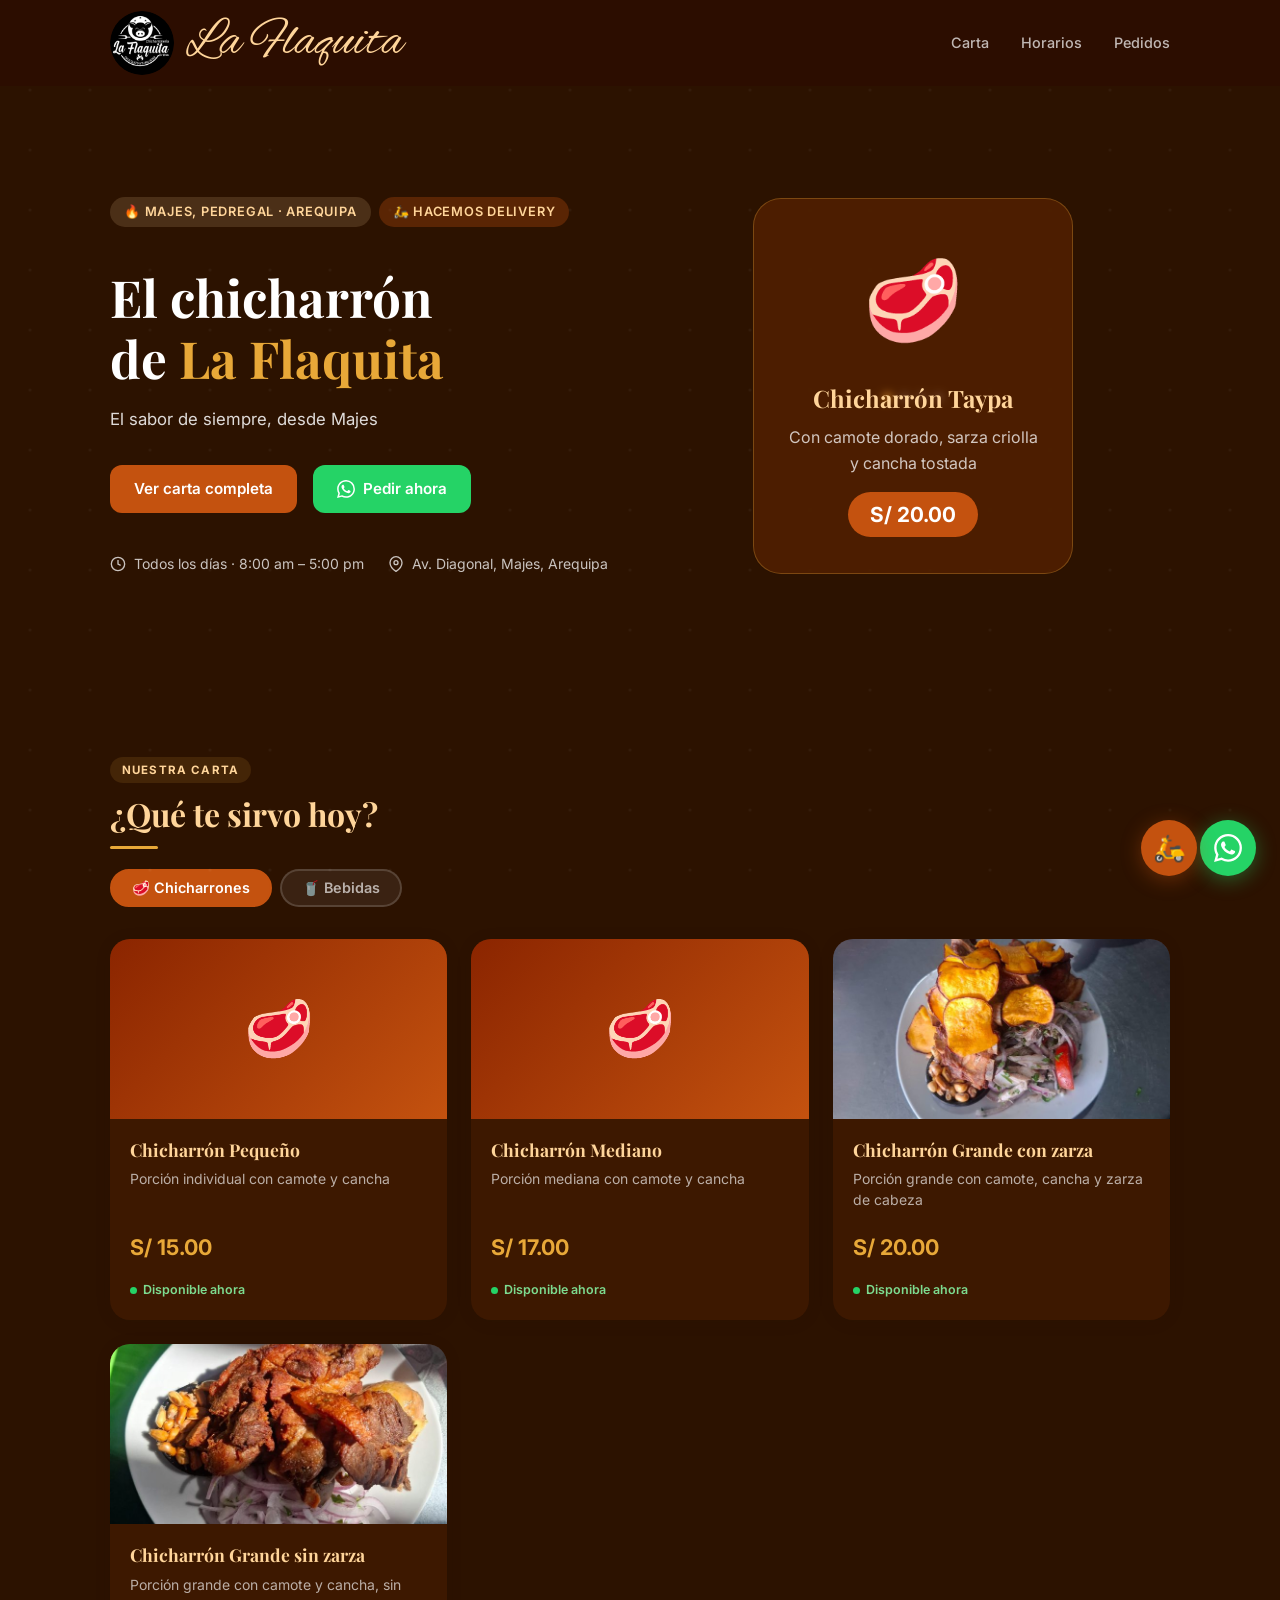
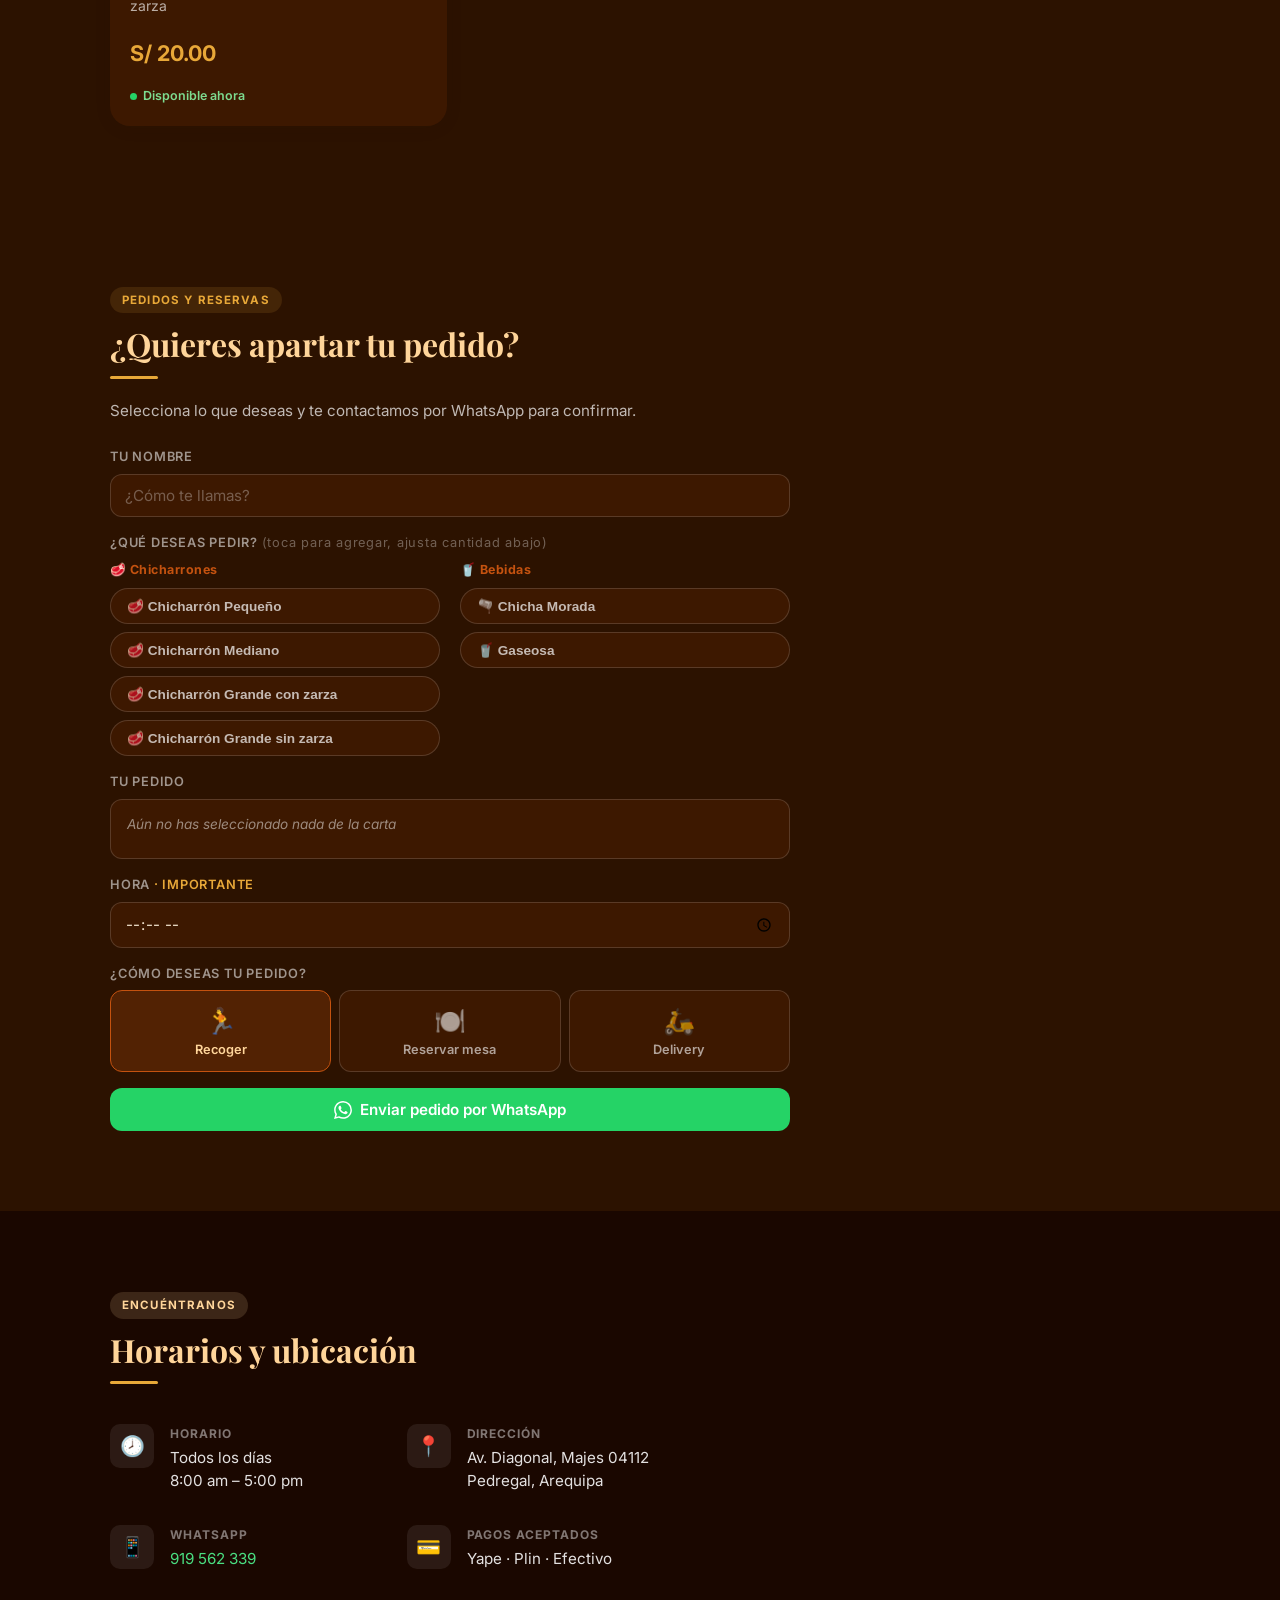
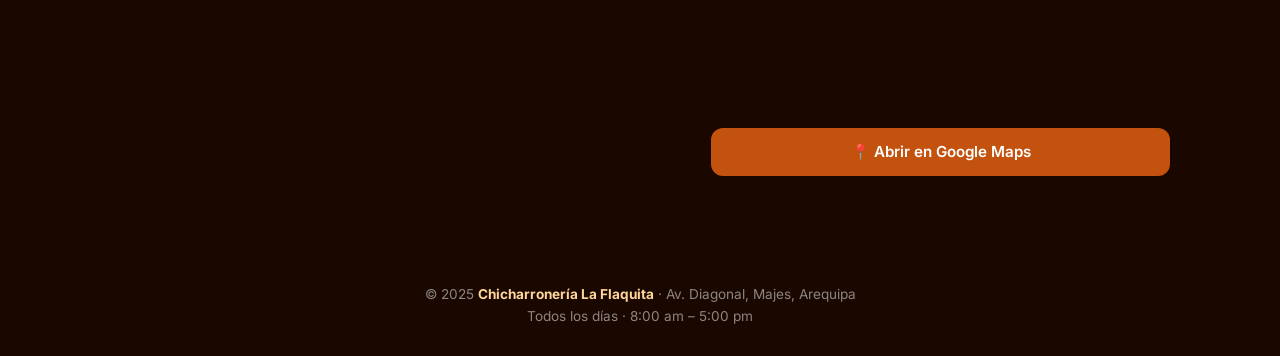
==== index.html @ 03796df6 "Add files via upload version prueba." ====
<!DOCTYPE html>
<html lang="es">
<head>
  <meta charset="UTF-8" />
  <meta name="viewport" content="width=device-width, initial-scale=1.0" />
  <meta name="description" content="Chicharronería La Flaquita — El mejor chicharrón de Majes, Arequipa. Abierto todos los días de 8am a 5pm." />
  <title>Chicharronería La Flaquita — Majes, Arequipa</title>

  <link rel="preconnect" href="https://fonts.googleapis.com" />
  <link rel="preconnect" href="https://fonts.gstatic.com" crossorigin />
  <link href="https://fonts.googleapis.com/css2?family=Playfair+Display:wght@400;600;700&family=Inter:wght@400;500;600;700&family=Alex+Brush&display=swap" rel="stylesheet" />

  <link rel="stylesheet" href="css/estilos.css" />
</head>
<body>

<!-- NAV -->
<header id="nav">
  <div class="c">
    <a href="#" class="logo" style="display:flex;align-items:center;gap:12px;">
      <img src="img/logo.png" alt="La Flaquita"
        style="height:64px;width:64px;border-radius:50%;object-fit:cover;" />
      <span style="font-family:'Alex Brush',cursive;font-size:3.2rem;color:#FFD59A;font-weight:400;line-height:1;">La Flaquita</span>
    </a>
    <button id="btn-movil" aria-label="Abrir menú" aria-expanded="false">
      <span></span><span></span><span></span>
    </button>
    <nav><ul id="nav-links">
      <li><a href="#menu">Carta</a></li>
      <li><a href="#info">Horarios</a></li>
      <li><a href="#contacto">Pedidos</a></li>
    </ul></nav>
  </div>
</header>

<main>

<!-- HERO -->
<section id="hero">
  <div class="c">
    <div class="hero-grid">
      <div class="hero-c">
        <div style="display:flex;gap:8px;flex-wrap:wrap;margin-bottom:1.25rem;">
          <div class="hero-badge">🔥 Majes, Pedregal · Arequipa</div>
          <div class="hero-badge" style="background:rgba(196,82,15,0.3);color:#FFD59A;">🛵 Hacemos delivery</div>
        </div>
        <h1>El chicharrón<br>de <em>La Flaquita</em></h1>
        <p class="subtitulo">El sabor de siempre, desde Majes</p>
        <div class="hero-btns">
          <a href="#menu" class="btn btn-rojo">Ver carta completa</a>
          <a href="#" class="btn btn-wa js-link-whatsapp" target="_blank" rel="noopener">
            <svg width="18" height="18" viewBox="0 0 24 24" fill="currentColor"><path d="M17.472 14.382c-.297-.149-1.758-.867-2.03-.967-.273-.099-.471-.148-.67.15-.197.297-.767.966-.94 1.164-.173.199-.347.223-.644.075-.297-.15-1.255-.463-2.39-1.475-.883-.788-1.48-1.761-1.653-2.059-.173-.297-.018-.458.13-.606.134-.133.298-.347.446-.52.149-.174.198-.298.298-.497.099-.198.05-.371-.025-.52-.075-.149-.669-1.612-.916-2.207-.242-.579-.487-.5-.669-.51-.173-.008-.371-.01-.57-.01-.198 0-.52.074-.792.372-.272.297-1.04 1.016-1.04 2.479 0 1.462 1.065 2.875 1.213 3.074.149.198 2.096 3.2 5.077 4.487.709.306 1.262.489 1.694.625.712.227 1.36.195 1.871.118.571-.085 1.758-.719 2.006-1.413.248-.694.248-1.289.173-1.413-.074-.124-.272-.198-.57-.347m-5.421 7.403h-.004a9.87 9.87 0 01-5.031-1.378l-.361-.214-3.741.982.998-3.648-.235-.374a9.86 9.86 0 01-1.51-5.26c.001-5.45 4.436-9.884 9.888-9.884 2.64 0 5.122 1.03 6.988 2.898a9.825 9.825 0 012.893 6.994c-.003 5.45-4.437 9.884-9.885 9.884m8.413-18.297A11.815 11.815 0 0012.05 0C5.495 0 .16 5.335.157 11.892c0 2.096.547 4.142 1.588 5.945L.057 24l6.305-1.654a11.882 11.882 0 005.683 1.448h.005c6.554 0 11.89-5.335 11.893-11.893a11.821 11.821 0 00-3.48-8.413z"/></svg>
            Pedir ahora
          </a>
        </div>
        <div class="hero-datos">
          <div class="hero-dato">
            <svg width="16" height="16" viewBox="0 0 24 24" fill="none" stroke="currentColor" stroke-width="2"><circle cx="12" cy="12" r="10"/><polyline points="12 6 12 12 16 14"/></svg>
            Todos los días · 8:00 am – 5:00 pm
          </div>
          <div class="hero-dato">
            <svg width="16" height="16" viewBox="0 0 24 24" fill="none" stroke="currentColor" stroke-width="2"><path d="M21 10c0 7-9 13-9 13s-9-6-9-13a9 9 0 0118 0z"/><circle cx="12" cy="10" r="3"/></svg>
            Av. Diagonal, Majes, Arequipa
          </div>
        </div>
      </div>
      <div class="hero-platos">
        <div class="plato-card" id="pc0">
          <span class="plato-emoji">🥩</span>
          <div class="plato-nombre">Chicharrón Taypa</div>
          <div class="plato-desc">Con camote dorado, sarza criolla y cancha tostada</div>
          <span class="plato-precio">S/ 20.00</span>
        </div>
        <div class="plato-card" id="pc1">
          <span class="plato-emoji">🧠</span>
          <div class="plato-nombre">Sarza de Cabeza</div>
          <div class="plato-desc">Preparada al momento, con cebolla, limón y ají</div>
          <span class="plato-precio">S/ 15.00</span>
        </div>
        <div class="plato-card" id="pc2">
          <span class="plato-emoji">⭐</span>
          <div class="plato-nombre">Combinado Especial</div>
          <div class="plato-desc">Chicharrón + Sarza de cabeza, la combinación perfecta</div>
          <span class="plato-precio">S/ 20.00</span>
        </div>
        <div class="plato-card" id="pc3">
          <span class="plato-emoji">🫗</span>
          <div class="plato-nombre">Chicha Morada</div>
          <div class="plato-desc">La clásica chicha bien fría · ¡De cortesía!</div>
          <span class="plato-precio">Cortesía</span>
        </div>
        <div class="plato-dots">
          <div class="plato-dot activo" onclick="irPlato(0)"></div>
          <div class="plato-dot" onclick="irPlato(1)"></div>
          <div class="plato-dot" onclick="irPlato(2)"></div>
          <div class="plato-dot" onclick="irPlato(3)"></div>
        </div>
      </div>
    </div>
  </div>
</section>

<!-- MENÚ -->
<section id="menu">
  <div class="c">
    <span class="etiqueta">Nuestra carta</span>
    <h2>¿Qué te sirvo hoy?</h2>
    <div class="divisor"></div>
    <div class="menu-tabs">
      <button class="tab activo" data-cat="chicharron" onclick="cambiarTab('chicharron')">🥩 Chicharrones</button>
      <button class="tab" data-cat="bebidas" onclick="cambiarTab('bebidas')">🥤 Bebidas</button>
    </div>
    <div id="menu-grid" class="menu-grid"></div>
  </div>
</section>

<!-- PEDIDOS Y RESERVAS -->
<section id="contacto">
  <div class="c">
    <span class="etiqueta">Pedidos y reservas</span>
    <h2>¿Quieres apartar tu pedido?</h2>
    <div class="divisor"></div>
    <div style="max-width:680px;">
      <p style="color:var(--texto-suave);margin-bottom:1.5rem;font-size:.95rem;">Selecciona lo que deseas y te contactamos por WhatsApp para confirmar.</p>
      <form id="form-pedido" novalidate>

        <div class="form-grupo">
          <label for="f-nombre">Tu nombre</label>
          <input id="f-nombre" name="nombre" type="text" placeholder="¿Cómo te llamas?" required />
        </div>

        <div class="form-grupo">
          <label>¿Qué deseas pedir? <span style="opacity:.6;font-weight:400;text-transform:none;">(toca para agregar, ajusta cantidad abajo)</span></label>
          <div class="chips-columnas">
            <div class="chips-col">
              <div class="chips-col-titulo">🥩 Chicharrones</div>
              <div id="chips-platos" class="chips-grid chips-grid-col"></div>
            </div>
            <div class="chips-col">
              <div class="chips-col-titulo">🥤 Bebidas</div>
              <div id="chips-bebidas" class="chips-grid chips-grid-col"></div>
            </div>
          </div>
        </div>

        <div class="form-grupo">
          <label>Tu pedido</label>
          <div id="resumen-pedido" class="resumen-box">
            <p class="resumen-vacio">Aún no has seleccionado nada de la carta</p>
          </div>
        </div>

        <div class="form-grupo">
          <label for="f-hora">Hora <span style="color:#E8A838;">· importante</span></label>
          <input id="f-hora" name="hora" type="time" min="08:00" max="17:00" required />
        </div>

        <div class="form-grupo">
          <label>¿Cómo deseas tu pedido?</label>
          <div class="entrega-grid">
            <button type="button" class="entrega-opt activo" data-tipo="recoger" onclick="elegirEntrega('recoger')">
              <span class="entrega-emoji">🏃</span>
              <span>Recoger</span>
            </button>
            <button type="button" class="entrega-opt" data-tipo="reservar" onclick="elegirEntrega('reservar')">
              <span class="entrega-emoji">🍽️</span>
              <span>Reservar mesa</span>
            </button>
            <button type="button" class="entrega-opt" data-tipo="delivery" onclick="elegirEntrega('delivery')">
              <span class="entrega-emoji">🛵</span>
              <span>Delivery</span>
            </button>
          </div>
        </div>

        <div class="form-grupo" id="grupo-direccion" style="display:none;">
          <label for="f-direccion">Dirección de entrega</label>
          <input id="f-direccion" name="direccion" type="text" placeholder="Calle, número, referencia..." />
        </div>

        <button type="submit" class="btn btn-wa" style="width:100%;justify-content:center;">
          <svg width="18" height="18" viewBox="0 0 24 24" fill="currentColor"><path d="M17.472 14.382c-.297-.149-1.758-.867-2.03-.967-.273-.099-.471-.148-.67.15-.197.297-.767.966-.94 1.164-.173.199-.347.223-.644.075-.297-.15-1.255-.463-2.39-1.475-.883-.788-1.48-1.761-1.653-2.059-.173-.297-.018-.458.13-.606.134-.133.298-.347.446-.52.149-.174.198-.298.298-.497.099-.198.05-.371-.025-.52-.075-.149-.669-1.612-.916-2.207-.242-.579-.487-.5-.669-.51-.173-.008-.371-.01-.57-.01-.198 0-.52.074-.792.372-.272.297-1.04 1.016-1.04 2.479 0 1.462 1.065 2.875 1.213 3.074.149.198 2.096 3.2 5.077 4.487.709.306 1.262.489 1.694.625.712.227 1.36.195 1.871.118.571-.085 1.758-.719 2.006-1.413.248-.694.248-1.289.173-1.413-.074-.124-.272-.198-.57-.347m-5.421 7.403h-.004a9.87 9.87 0 01-5.031-1.378l-.361-.214-3.741.982.998-3.648-.235-.374a9.86 9.86 0 01-1.51-5.26c.001-5.45 4.436-9.884 9.888-9.884 2.64 0 5.122 1.03 6.988 2.898a9.825 9.825 0 012.893 6.994c-.003 5.45-4.437 9.884-9.885 9.884m8.413-18.297A11.815 11.815 0 0012.05 0C5.495 0 .16 5.335.157 11.892c0 2.096.547 4.142 1.588 5.945L.057 24l6.305-1.654a11.882 11.882 0 005.683 1.448h.005c6.554 0 11.89-5.335 11.893-11.893a11.821 11.821 0 00-3.48-8.413z"/></svg>
          Enviar pedido por WhatsApp
        </button>
      </form>
    </div>
  </div>
</section>

<!-- HORARIOS Y UBICACIÓN -->
<section id="info">
  <div class="c">
    <span class="etiqueta" style="color:#FFD59A;background:rgba(255,213,154,.15);">Encuéntranos</span>
    <h2>Horarios y ubicación</h2>
    <div class="divisor"></div>
    <div class="info-layout">
      <div class="info-grid">
        <div class="info-item">
          <div class="info-icon">🕗</div>
          <div>
            <div class="info-label">Horario</div>
            <div class="info-val">Todos los días<br>8:00 am – 5:00 pm</div>
          </div>
        </div>
        <div class="info-item">
          <div class="info-icon">📍</div>
          <div>
            <div class="info-label">Dirección</div>
            <div class="info-val">Av. Diagonal, Majes 04112<br>Pedregal, Arequipa</div>
          </div>
        </div>
        <div class="info-item">
          <div class="info-icon">📱</div>
          <div>
            <div class="info-label">WhatsApp</div>
            <div class="info-val"><a href="#" class="js-link-whatsapp" style="color:#4ade80;">919 562 339</a></div>
          </div>
        </div>
        <div class="info-item">
          <div class="info-icon">💳</div>
          <div>
            <div class="info-label">Pagos aceptados</div>
            <div class="info-val">Yape · Plin · Efectivo</div>
          </div>
        </div>
      </div>
      <div class="info-mapa">
        <iframe
          class="mapa-frame"
          width="100%"
          height="240"
          style="border:0;border-radius:16px;"
          loading="lazy"
          allowfullscreen
          referrerpolicy="no-referrer-when-downgrade"
          src="https://www.google.com/maps/embed?pb=!1m18!1m12!1m3!1d15313.942151824998!2d-72.20288174991079!3d-16.34921049994295!2m3!1f0!2f0!3f0!3m2!1i1024!2i768!4f13.1!3m3!1m2!1s0x91419b0027368327%3A0x4c3ddb59fca9e694!2sCHICHARRONERIA%20LA%20FLAQUITA!5e0!3m2!1ses-419!2spe!4v1781413296217!5m2!1ses-419!2spe"
        ></iframe>
        <a href="https://maps.app.goo.gl/Y27k738dHqgUfLLJ7" target="_blank" rel="noopener" class="btn btn-rojo" style="margin-top:1rem;width:100%;justify-content:center;">
          📍 Abrir en Google Maps
        </a>
      </div>
    </div>
  </div>
</section>

</main>

<footer>
  <p>© 2025 <strong>Chicharronería La Flaquita</strong> · Av. Diagonal, Majes, Arequipa<br>Todos los días · 8:00 am – 5:00 pm</p>
</footer>

<!-- Botones flotantes -->
<a id="btn-wa-flotante" href="#" class="js-link-whatsapp" target="_blank" rel="noopener" aria-label="WhatsApp">
  <svg viewBox="0 0 24 24"><path d="M17.472 14.382c-.297-.149-1.758-.867-2.03-.967-.273-.099-.471-.148-.67.15-.197.297-.767.966-.94 1.164-.173.199-.347.223-.644.075-.297-.15-1.255-.463-2.39-1.475-.883-.788-1.48-1.761-1.653-2.059-.173-.297-.018-.458.13-.606.134-.133.298-.347.446-.52.149-.174.198-.298.298-.497.099-.198.05-.371-.025-.52-.075-.149-.669-1.612-.916-2.207-.242-.579-.487-.5-.669-.51-.173-.008-.371-.01-.57-.01-.198 0-.52.074-.792.372-.272.297-1.04 1.016-1.04 2.479 0 1.462 1.065 2.875 1.213 3.074.149.198 2.096 3.2 5.077 4.487.709.306 1.262.489 1.694.625.712.227 1.36.195 1.871.118.571-.085 1.758-.719 2.006-1.413.248-.694.248-1.289.173-1.413-.074-.124-.272-.198-.57-.347m-5.421 7.403h-.004a9.87 9.87 0 01-5.031-1.378l-.361-.214-3.741.982.998-3.648-.235-.374a9.86 9.86 0 01-1.51-5.26c.001-5.45 4.436-9.884 9.888-9.884 2.64 0 5.122 1.03 6.988 2.898a9.825 9.825 0 012.893 6.994c-.003 5.45-4.437 9.884-9.885 9.884m8.413-18.297A11.815 11.815 0 0012.05 0C5.495 0 .16 5.335.157 11.892c0 2.096.547 4.142 1.588 5.945L.057 24l6.305-1.654a11.882 11.882 0 005.683 1.448h.005c6.554 0 11.89-5.335 11.893-11.893a11.821 11.821 0 00-3.48-8.413z"/></svg>
</a>

<a id="btn-delivery-flotante" href="https://wa.me/51919562339?text=Hola!%20Quiero%20pedir%20delivery%20%F0%9F%9B%B5" target="_blank" rel="noopener" aria-label="Delivery" title="Pedir delivery"
  style="position:fixed;bottom:1.5rem;right:5.2rem;width:56px;height:56px;background:#C4520F;border-radius:50%;display:flex;align-items:center;justify-content:center;box-shadow:0 4px 20px rgba(196,82,15,.4);z-index:200;transition:transform .25s;text-decoration:none;font-size:26px;">
  🛵
</a>

<script src="js/menu.js"></script>
</body>
</html>
---- css/estilos.css ----
/* =============================================
   CHICHARRONERÍA LA FLAQUITA — Estilos Principales
   ============================================= */

/* === VARIABLES === */
:root {
  --fondo: #2C1200;
  --fondo-oscuro: #1A0700;
  --texto: #F5E6D0;
  --texto-suave: #C4956A;
  --blanco: #fff;
  --primario: #8B2500;
  --secundario: #C4520F;
  --dorado: #E8A838;
  --fondo: #FDF6EF;
  --fondo-oscuro: #1C0A00;
  --texto: #2C1200;
  --texto-suave: #7A4A2A;
  --blanco: #fff;
  --radio: 12px;
  --radio-lg: 20px;
  --sombra: 0 2px 16px rgba(44,18,0,.10);
  --sombra-hover: 0 6px 24px rgba(44,18,0,.18);
  --trans: .25s ease;
  --f-titulo: 'Playfair Display', Georgia, serif;
  --f-cuerpo: 'Inter', system-ui, sans-serif;
}
*,*::before,*::after{box-sizing:border-box;margin:0;padding:0;}
html{scroll-behavior:smooth;}
body{font-family:var(--f-cuerpo);background:var(--fondo);color:var(--texto);line-height:1.6;-webkit-font-smoothing:antialiased;}
img{max-width:100%;display:block;}
a{color:inherit;text-decoration:none;}
h1,h2,h3{font-family:var(--f-titulo);line-height:1.2;}
h1{font-size:clamp(2rem,5vw,3.2rem);}
h2{font-size:clamp(1.4rem,3vw,2rem);}
h3{font-size:1.1rem;}
.c{max-width:1100px;margin:0 auto;padding:0 1.25rem;}
section{padding:5rem 0;}
@media(max-width:768px){section{padding:3rem 0;}}

/* === BOTONES === */
.btn{display:inline-flex;align-items:center;gap:8px;padding:12px 24px;border-radius:var(--radio);font-family:var(--f-cuerpo);font-size:.95rem;font-weight:600;cursor:pointer;border:none;transition:transform var(--trans),box-shadow var(--trans),background var(--trans);}
.btn:hover{transform:translateY(-2px);box-shadow:var(--sombra-hover);}
.btn:active{transform:translateY(0);}
.btn-rojo{background:var(--secundario);color:var(--blanco);}
.btn-rojo:hover{background:var(--primario);}
.btn-wa{background:#25D366;color:var(--blanco);}
.btn-wa:hover{background:#1ebe5d;}
.btn-outline{background:transparent;color:var(--blanco);border:2px solid rgba(255,255,255,.5);}
.btn-outline:hover{background:rgba(255,255,255,.12);border-color:rgba(255,255,255,.8);}
.etiqueta{display:inline-block;font-size:.72rem;font-weight:700;letter-spacing:.1em;text-transform:uppercase;color:var(--secundario);background:rgba(196,82,15,.1);padding:4px 12px;border-radius:20px;margin-bottom:.75rem;}
.divisor{width:48px;height:3px;background:var(--dorado);border-radius:2px;margin:.75rem 0 1.25rem;}

/* === NAV === */
#nav{position:fixed;top:0;left:0;right:0;z-index:100;background:#2C0D00;transition:padding var(--trans),box-shadow var(--trans);}
#nav .c{display:flex;align-items:center;justify-content:space-between;padding-top:.7rem;padding-bottom:.7rem;}
#nav.compacta .c{padding-top:.6rem;padding-bottom:.6rem;}
#nav.compacta{box-shadow:0 2px 20px rgba(0,0,0,.3);}
.logo{font-family:var(--f-titulo);font-size:1.25rem;color:#FFD59A;font-weight:700;}
#nav-links{display:flex;gap:2rem;list-style:none;}
#nav-links a{color:rgba(255,255,255,.7);font-size:.9rem;font-weight:500;transition:color var(--trans);}
#nav-links a:hover{color:#FFD59A;}
#btn-movil{display:none;background:none;border:none;cursor:pointer;padding:4px;}
#btn-movil span{display:block;width:24px;height:2px;background:#fff;margin:5px 0;}
@media(max-width:640px){
  #btn-movil{display:block;}
  #nav-links{display:none;position:absolute;top:100%;left:0;right:0;background:var(--fondo-oscuro);flex-direction:column;gap:0;padding:1rem 1.25rem;}
  #nav-links.abierto{display:flex;}
  #nav-links a{padding:.6rem 0;display:block;}
}

/* === HERO === */
#hero{padding-top:11rem !important;} #hero_dummy{background:linear-gradient(150deg,#1A0700 0%,#4A1800 55%,#7A2E00 100%);padding:8rem 0 5rem;position:relative;overflow:hidden;}
#hero::before{content:'';position:absolute;inset:0;background:url("data:image/svg+xml,%3Csvg width='60' height='60' xmlns='http://www.w3.org/2000/svg'%3E%3Ccircle cx='30' cy='30' r='1.5' fill='rgba(255,255,255,0.04)'/%3E%3C/svg%3E");pointer-events:none;}
.hero-c{position:relative;max-width:640px;}
.hero-badge{display:inline-flex;align-items:center;gap:6px;background:rgba(255,213,154,.15);color:#FFD59A;font-size:.8rem;font-weight:600;letter-spacing:.06em;padding:5px 14px;border-radius:30px;margin-bottom:1.25rem;text-transform:uppercase;}
#hero h1{color:#fff;margin-bottom:1rem;}
#hero h1 em{font-style:normal;color:var(--dorado);}
.subtitulo{color:rgba(255,255,255,.85);font-size:1.05rem;margin-bottom:2rem;max-width:480px;}
.hero-btns{display:flex;gap:1rem;flex-wrap:wrap;}
.hero-datos{margin-top:2.5rem;display:flex;gap:1.5rem;flex-wrap:wrap;}
.hero-dato{display:flex;align-items:center;gap:8px;color:rgba(255,255,255,.75);font-size:.875rem;}

/* === MENÚ === */
#menu{background:#3D1800;} #menu h2{color:#FFD59A;} #menu .etiqueta{color:#E8A838;background:rgba(232,168,56,0.12);} .tab{background:rgba(255,255,255,0.06);color:rgba(255,255,255,0.6);border-color:rgba(255,255,255,0.15);} .tab.activo{background:#C4520F;border-color:#C4520F;color:#fff;} .tarjeta{background:#3D1800;} .tarjeta-nombre{color:#FFD59A;} .tarjeta-desc{color:rgba(255,255,255,0.6);} .tarjeta-precio{color:#E8A838;} .tarjeta-opts select{background:#1a0800;color:#fff;border-color:rgba(255,255,255,0.15);}
.menu-tabs{display:flex;gap:.5rem;margin-bottom:.5rem;flex-wrap:wrap;}
.tab{padding:8px 20px;border-radius:30px;border:2px solid #E8D5C0;font-family:var(--f-cuerpo);font-size:.9rem;font-weight:600;cursor:pointer;background:var(--blanco);color:var(--texto-suave);transition:all var(--trans);}
.tab.activo{background:var(--secundario);color:var(--blanco);border-color:var(--secundario);}
.tab:hover:not(.activo){border-color:var(--secundario);color:var(--secundario);}
.menu-grid{display:grid;grid-template-columns:repeat(auto-fill,minmax(280px,1fr));gap:1.5rem;margin-top:2rem;}
@media(max-width:600px){.menu-grid{grid-template-columns:1fr;}}
.tarjeta{background:var(--blanco);border-radius:var(--radio-lg);overflow:hidden;box-shadow:var(--sombra);transition:transform var(--trans),box-shadow var(--trans);display:flex;flex-direction:column;}
.tarjeta:hover{transform:translateY(-4px);box-shadow:var(--sombra-hover);}
.tarjeta-img{width:100%;height:180px;display:flex;align-items:center;justify-content:center;font-size:3.5rem;background:linear-gradient(135deg,#8B2500,#C4520F);}
.tarjeta-img-real{width:100%;height:180px;object-fit:cover;display:block;}
.tarjeta-body{padding:1.25rem;flex:1;display:flex;flex-direction:column;gap:.5rem;}
.tarjeta-nombre{font-family:var(--f-titulo);font-size:1.1rem;}
.tarjeta-desc{font-size:.875rem;color:var(--texto-suave);line-height:1.5;}
.tarjeta-precio{font-size:1.35rem;font-weight:700;color:var(--primario);margin-top:auto;padding-top:.75rem;}
.tarjeta-opts label{font-size:.8rem;font-weight:600;color:var(--texto-suave);text-transform:uppercase;letter-spacing:.05em;display:block;margin-bottom:6px;}
.tarjeta-opts select{width:100%;padding:8px 12px;border:1.5px solid #E8D5C0;border-radius:var(--radio);font-family:var(--f-cuerpo);font-size:.875rem;color:var(--texto);background:var(--fondo);cursor:pointer;}
.tarjeta-opts select:focus{outline:none;border-color:var(--secundario);}
.tarjeta-disponible{display:inline-flex;align-items:center;gap:6px;font-size:.78rem;color:#7ddb8f;font-weight:600;margin-top:.5rem;}
.tarjeta-disponible::before{content:'';width:7px;height:7px;border-radius:50%;background:#25D366;display:inline-block;}

/* === INFO === */
#info{background:#200A00;color:#fff;}
#info h2{color:#FFD59A;}
#info .divisor{background:var(--dorado);}
.info-layout{display:grid;grid-template-columns:1.1fr .9fr;gap:2.5rem;align-items:start;margin-top:2.5rem;}
@media(max-width:768px){.info-layout{grid-template-columns:1fr;}}
.info-grid{display:grid;grid-template-columns:repeat(auto-fit,minmax(220px,1fr));gap:2rem;}
.info-item{display:flex;gap:1rem;align-items:flex-start;}
.info-icon{width:44px;height:44px;background:rgba(255,255,255,.08);border-radius:10px;display:flex;align-items:center;justify-content:center;flex-shrink:0;font-size:1.25rem;}
.info-label{font-size:.75rem;font-weight:700;letter-spacing:.08em;text-transform:uppercase;color:rgba(255,255,255,.45);margin-bottom:4px;}
.info-val{font-size:.95rem;color:rgba(255,255,255,.88);line-height:1.5;}

/* === CONTACTO === */
#contacto{background:#2C1200;} #contacto h2{color:#FFD59A;} #contacto .etiqueta{color:#E8A838;background:rgba(232,168,56,0.12);} #contacto p{color:rgba(255,255,255,0.65);} .form-grupo label{color:rgba(255,255,255,0.5);} .form-grupo input,.form-grupo textarea{background:#2C1200;border-color:rgba(255,255,255,0.15);color:#fff;} .form-grupo input::placeholder,.form-grupo textarea::placeholder{color:rgba(255,255,255,0.35);}
.contacto-grid{display:grid;grid-template-columns:1fr 1fr;gap:3rem;align-items:start;}
@media(max-width:768px){.contacto-grid{grid-template-columns:1fr;}}
.form-grupo{display:flex;flex-direction:column;gap:.4rem;margin-bottom:1rem;}
.form-grupo label{font-size:.8rem;font-weight:600;text-transform:uppercase;letter-spacing:.06em;color:var(--texto-suave);}
.form-grupo input,.form-grupo textarea{padding:11px 14px;border:1.5px solid #E8D5C0;border-radius:var(--radio);font-family:var(--f-cuerpo);font-size:.95rem;color:var(--texto);background:var(--blanco);transition:border-color var(--trans);}
.form-grupo input:focus,.form-grupo textarea:focus{outline:none;border-color:var(--secundario);}
.form-grupo textarea{min-height:110px;resize:vertical;}
.mapa-frame{border-radius:var(--radio-lg);overflow:hidden;height:280px;border:0;}

/* === CHIPS DE PLATOS === */
.chips-columnas{display:grid;grid-template-columns:1fr 1fr;gap:1.25rem;}
@media(max-width:560px){.chips-columnas{grid-template-columns:1fr;}}
.chips-col-titulo{font-size:.78rem;font-weight:700;color:var(--secundario);letter-spacing:.04em;margin-bottom:8px;text-transform:none;}
.chips-grid{display:flex;flex-wrap:wrap;gap:8px;}
.chips-grid-col{flex-direction:column;align-items:stretch;}
.chip{display:inline-flex;align-items:center;gap:6px;padding:9px 16px;border-radius:30px;border:1.5px solid #E8D5C0;background:var(--blanco);font-size:.85rem;font-weight:600;color:var(--texto-suave);cursor:pointer;transition:all var(--trans);}
.chip:hover{border-color:var(--secundario);}
.chip.activo{background:var(--secundario);color:#fff;border-color:var(--secundario);}
.chip .chip-cantidad{background:rgba(255,255,255,0.25);border-radius:50%;width:20px;height:20px;display:none;align-items:center;justify-content:center;font-size:.75rem;}
.chip.activo .chip-cantidad{display:flex;}

/* === RESUMEN DEL PEDIDO === */
.resumen-box{background:var(--blanco);border:1.5px solid #E8D5C0;border-radius:var(--radio);padding:14px 16px;min-height:60px;}
.resumen-vacio{font-size:.85rem;color:var(--texto-suave);opacity:.7;font-style:italic;}
.resumen-item{display:flex;justify-content:space-between;align-items:center;padding:7px 0;border-bottom:1px solid #F0E0C8;font-size:.875rem;}
.resumen-item:last-child{border-bottom:none;}
.resumen-item-nombre{color:var(--texto);font-weight:600;}
.resumen-item-precio{color:var(--primario);font-weight:700;}
.resumen-quitar{background:none;border:none;color:#C44;font-size:1.1rem;cursor:pointer;padding:0 4px;line-height:1;}
.cantidad-control{display:flex;align-items:center;gap:8px;}
.cantidad-btn{width:24px;height:24px;border-radius:50%;border:1.5px solid var(--secundario);background:transparent;color:var(--secundario);font-size:1rem;font-weight:700;cursor:pointer;display:flex;align-items:center;justify-content:center;line-height:1;transition:all var(--trans);}
.cantidad-btn:hover{background:var(--secundario);color:#fff;}
.cantidad-num{font-weight:700;min-width:18px;text-align:center;color:var(--texto);}
.resumen-total{display:flex;justify-content:space-between;align-items:center;padding-top:10px;margin-top:6px;border-top:2px solid var(--secundario);font-size:1rem;font-weight:700;color:var(--texto);}
.resumen-total span:last-child{color:var(--primario);font-size:1.2rem;}

/* === TIPO DE ENTREGA === */
.entrega-grid{display:grid;grid-template-columns:repeat(3,1fr);gap:8px;}
.entrega-opt{display:flex;flex-direction:column;align-items:center;gap:6px;padding:14px 8px;border-radius:var(--radio);border:1.5px solid #E8D5C0;background:var(--blanco);cursor:pointer;font-family:var(--f-cuerpo);font-size:.8rem;font-weight:600;color:var(--texto-suave);transition:all var(--trans);}
.entrega-opt:hover{border-color:var(--secundario);}
.entrega-opt.activo{background:rgba(196,82,15,0.12);border-color:var(--secundario);color:var(--secundario);}
.entrega-emoji{font-size:1.6rem;}

/* === FOOTER === */
footer{background:#200A00;color:rgba(255,255,255,.5);text-align:center;padding:1.75rem 1rem;font-size:.85rem;}
footer strong{color:#FFD59A;}

/* === BOTÓN FLOTANTE WA === */
#btn-wa-flotante{position:fixed;bottom:1.5rem;right:1.5rem;width:56px;height:56px;background:#25D366;border-radius:50%;display:flex;align-items:center;justify-content:center;box-shadow:0 4px 20px rgba(37,211,102,.4);z-index:200;transition:transform var(--trans);border:none;cursor:pointer;}
#btn-wa-flotante:hover{transform:scale(1.1);} #btn-delivery-flotante:hover{transform:scale(1.1);}
#btn-wa-flotante svg{width:28px;height:28px;fill:#fff;}


/* =============================================
   ANIMACIÓN DEL HERO (tarjetas rotativas)
   ============================================= */

.hero-grid { display: grid; grid-template-columns: 1fr 1fr; align-items: center; gap: 2rem; }
@media(max-width:768px) { .hero-grid { grid-template-columns: 1fr; } .hero-platos { display: none; } }
.hero-platos { display: flex; align-items: center; justify-content: center; position: relative; height: 340px; }
.plato-card {
  position: absolute;
  background: rgba(139,53,0,0.35);
  border: 1.5px solid rgba(232,168,56,0.3);
  border-radius: 28px;
  padding: 20px 22px;
  text-align: center;
  backdrop-filter: blur(4px);
  opacity: 0;
  transform: scale(0.85) translateY(20px);
  transition: none;
  width: 230px;
}
.plato-card.visible {
  animation: fadeSlideIn 0.6s ease forwards;
}
.plato-card.hiding {
  animation: fadeSlideOut 0.5s ease forwards;
}
@keyframes fadeSlideIn {
  from { opacity:0; transform: scale(0.85) translateY(20px); }
  to   { opacity:1; transform: scale(1) translateY(0); }
}
@keyframes fadeSlideOut {
  from { opacity:1; transform: scale(1) translateY(0); }
  to   { opacity:0; transform: scale(0.85) translateY(-20px); }
}
.plato-emoji { font-size: 3rem; margin-bottom: 10px; display: block; }
.plato-nombre { color: #FFD59A; font-family: var(--f-titulo); font-size: 1.05rem; font-weight: 700; margin-bottom: 4px; }
.plato-desc { color: rgba(255,255,255,0.75); font-size: 0.9rem; line-height: 1.4; margin-bottom: 10px; }
.plato-precio { display: inline-block; background: #C4520F; color: #fff; font-size: 1.1rem; font-weight: 700; padding: 4px 16px; border-radius: 28px; }
.plato-dots { display: flex; gap: 6px; justify-content: center; margin-top: 16px; }
.plato-dot { width: 7px; height: 7px; border-radius: 50%; background: rgba(255,255,255,0.25); transition: background 0.3s; cursor: pointer; }
.plato-dot.activo { background: #E8A838; }


/* =============================================
   AJUSTES DE OVERFLOW Y RESPONSIVE
   ============================================= */

html, body { overflow-x: hidden; width: 100%; max-width: 100vw; }
.hero-grid { max-width: 100%; }
.hero-platos { 
  height: 420px !important; 
  width: 100%;
  max-width: 100%;
  overflow: visible;
}
.plato-card {
  width: 320px !important;
  padding: 36px 32px !important;
  border-radius: 28px !important;
}
.plato-emoji { font-size: 5rem !important; margin-bottom: 16px !important; }
.plato-nombre { font-size: 1.5rem !important; margin-bottom: 8px !important; }
.plato-desc { font-size: 1rem !important; line-height: 1.6 !important; margin-bottom: 16px !important; }
.plato-precio { font-size: 1.3rem !important; padding: 6px 22px !important; }
.plato-dots { margin-top: 22px !important; gap: 8px !important; }
.plato-dot { width: 9px !important; height: 9px !important; }
@media (max-width: 1100px) {
  .hero-platos { display: none !important; }
  .hero-grid { grid-template-columns: 1fr !important; }
}


/* =============================================
   COLORES FINALES (sobrescritura para consistencia)
   ============================================= */

body { background: #2C1200 !important; color: #F5E6D0 !important; }
#menu { background: #2C1200 !important; }
#menu h2, #menu .etiqueta { color: #FFD59A !important; }
#info { background: #1A0700 !important; }
#contacto { background: #2C1200 !important; }
#contacto h2 { color: #FFD59A !important; }
#contacto p { color: rgba(255,255,255,0.7) !important; }
.form-grupo label { color: rgba(255,255,255,0.55) !important; }
.form-grupo input, .form-grupo textarea {
  background: #3D1800 !important;
  border-color: rgba(255,255,255,0.15) !important;
  color: #F5E6D0 !important;
}
.form-grupo input::placeholder, .form-grupo textarea::placeholder {
  color: rgba(255,255,255,0.3) !important;
}
.tarjeta { background: #3D1800 !important; }
.tarjeta-nombre { color: #FFD59A !important; }
.tarjeta-desc { color: rgba(255,255,255,0.65) !important; }
.tarjeta-precio { color: #E8A838 !important; }
.tarjeta-opts select { background: #2C1200 !important; color: #F5E6D0 !important; border-color: rgba(255,255,255,0.2) !important; }
.tab { background: rgba(255,255,255,0.07) !important; color: rgba(255,255,255,0.65) !important; border-color: rgba(255,255,255,0.15) !important; }
.tab.activo { background: #C4520F !important; color: #fff !important; border-color: #C4520F !important; }
footer { background: #1A0700 !important; color: rgba(255,255,255,0.5) !important; }
.mapa-frame { border-radius: 16px !important; }
.info-val a { color: #4ade80 !important; }
.chip { background: #3D1800 !important; color: rgba(255,255,255,0.7) !important; border-color: rgba(255,255,255,0.15) !important; }
.chip.activo { background: #C4520F !important; color: #fff !important; border-color: #C4520F !important; }
.resumen-box { background: #3D1800 !important; border-color: rgba(255,255,255,0.15) !important; }
.resumen-vacio { color: rgba(255,255,255,0.4) !important; }
.resumen-item { border-bottom-color: rgba(255,255,255,0.1) !important; }
.resumen-item-nombre { color: #F5E6D0 !important; }
.resumen-item-precio { color: #E8A838 !important; }
.resumen-total { color: #F5E6D0 !important; border-top-color: #C4520F !important; }
.resumen-total span:last-child { color: #E8A838 !important; }
.entrega-opt { background: #3D1800 !important; color: rgba(255,255,255,0.6) !important; border-color: rgba(255,255,255,0.15) !important; }
.entrega-opt.activo { background: rgba(196,82,15,0.25) !important; border-color: #C4520F !important; color: #FFD59A !important; }
.tarjeta-disponible { color: #7ddb8f !important; }
.cantidad-num { color: #F5E6D0 !important; }
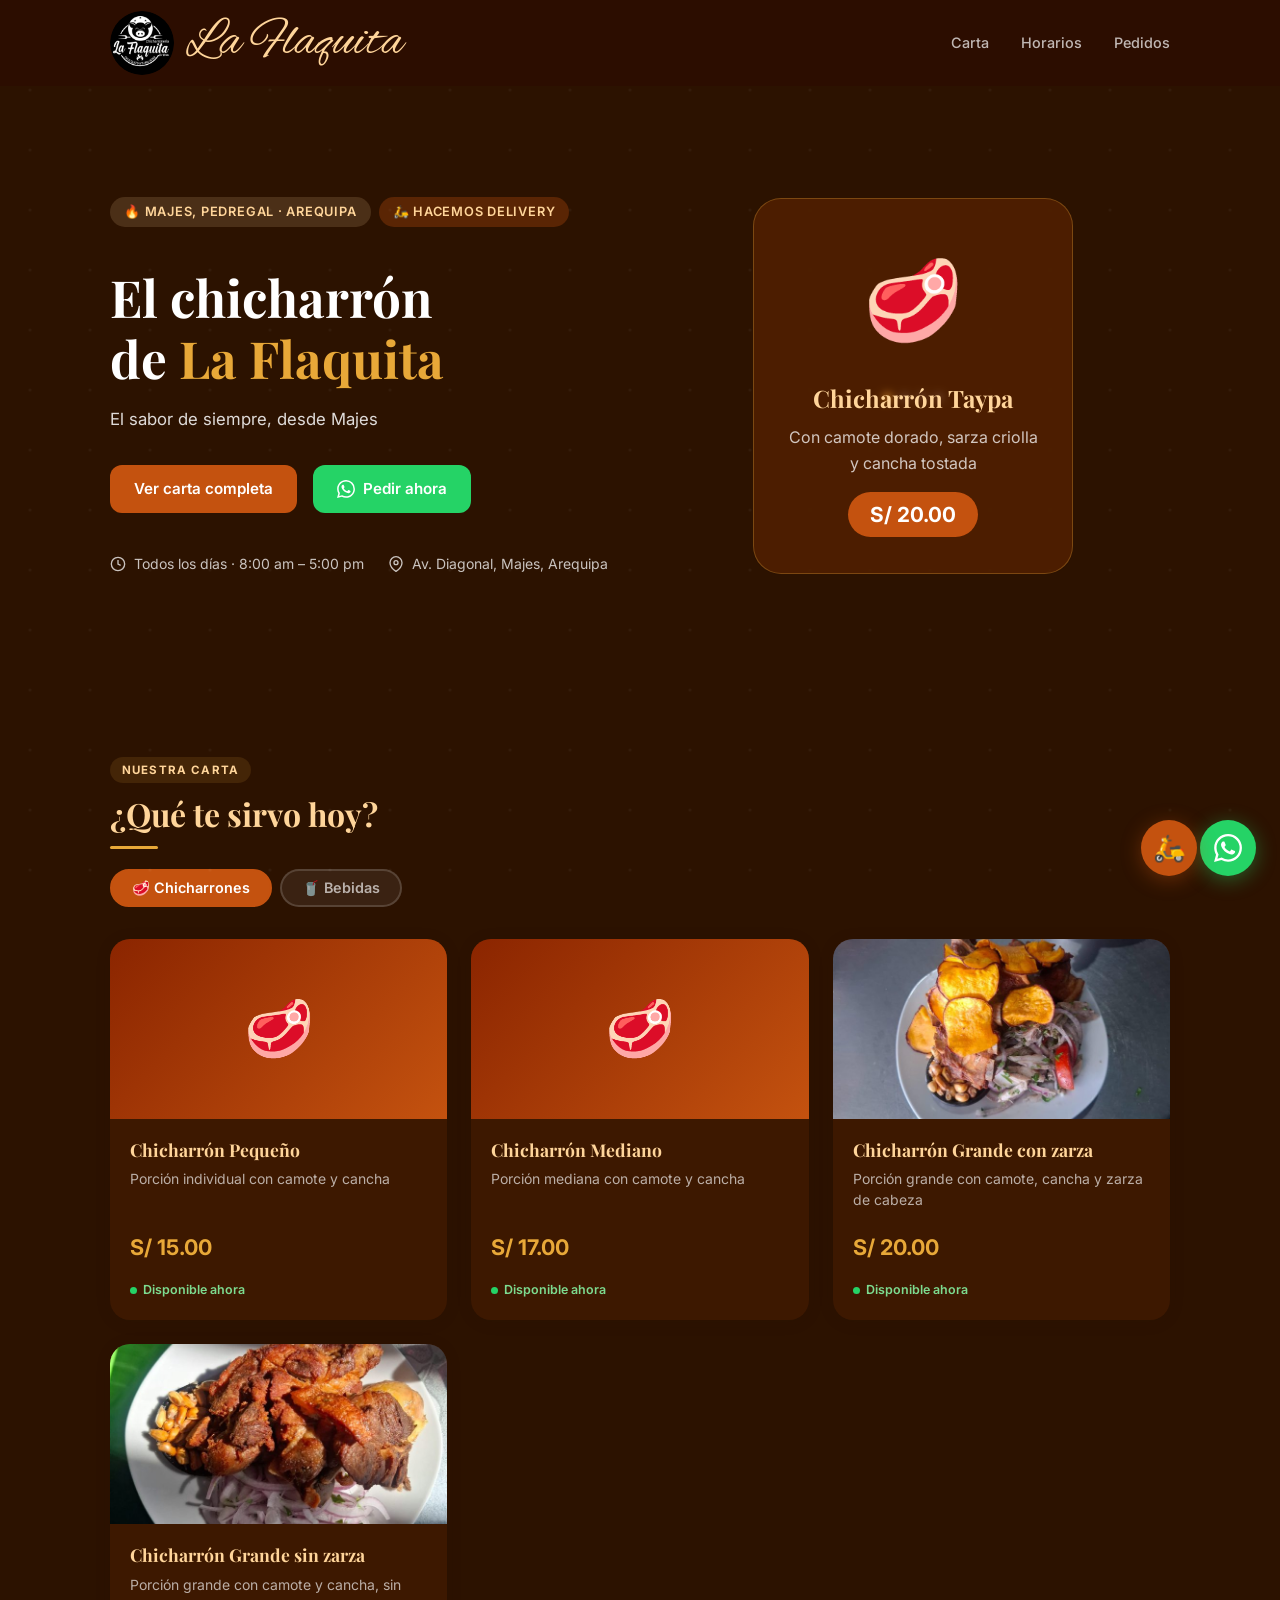
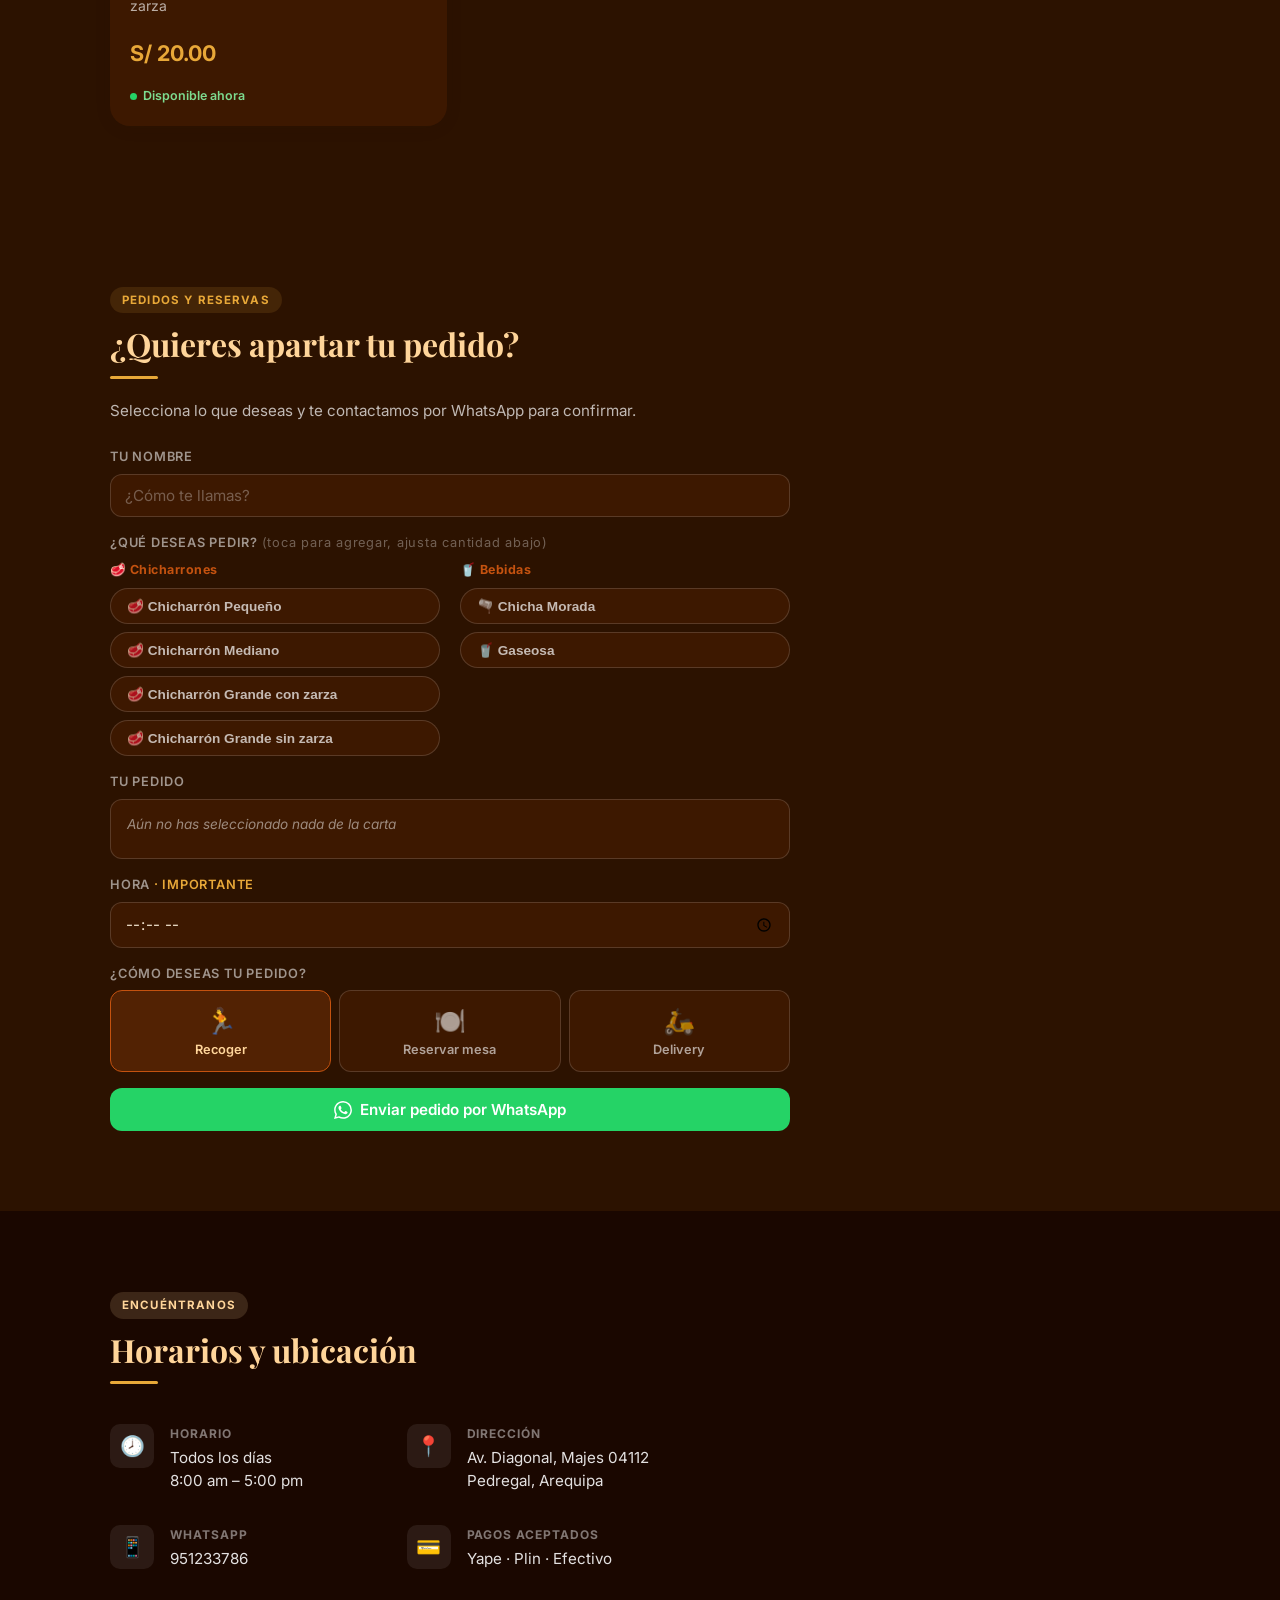
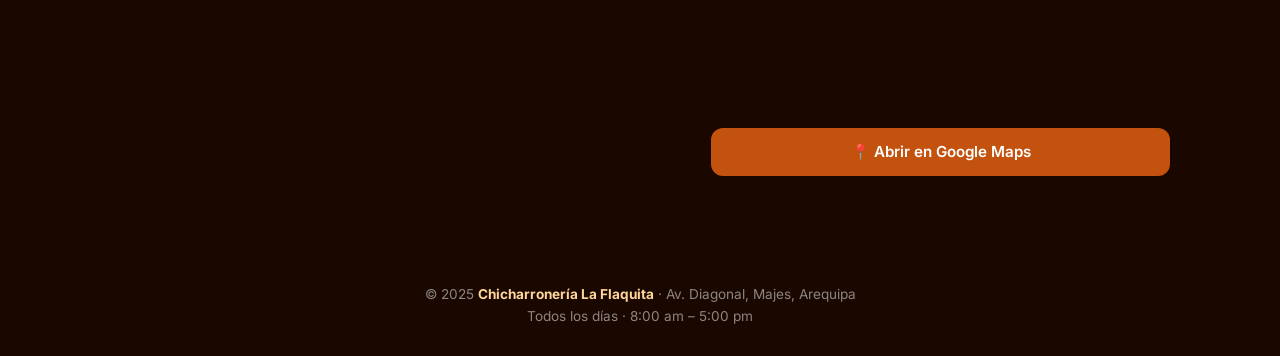
==== commit ddcb1788: "cambio de numero visible" ====
--- a/index.html
+++ b/index.html
@@ -213,7 +213,7 @@
           <div class="info-icon">📱</div>
           <div>
             <div class="info-label">WhatsApp</div>
-            <div class="info-val"><a href="#" class="js-link-whatsapp" style="color:#4ade80;">919 562 339</a></div>
+            <div class="info-val"><a href="#" class="js-link-whatsapp" style="color:#4ade80;"></a>951233786</div>
           </div>
         </div>
         <div class="info-item">
